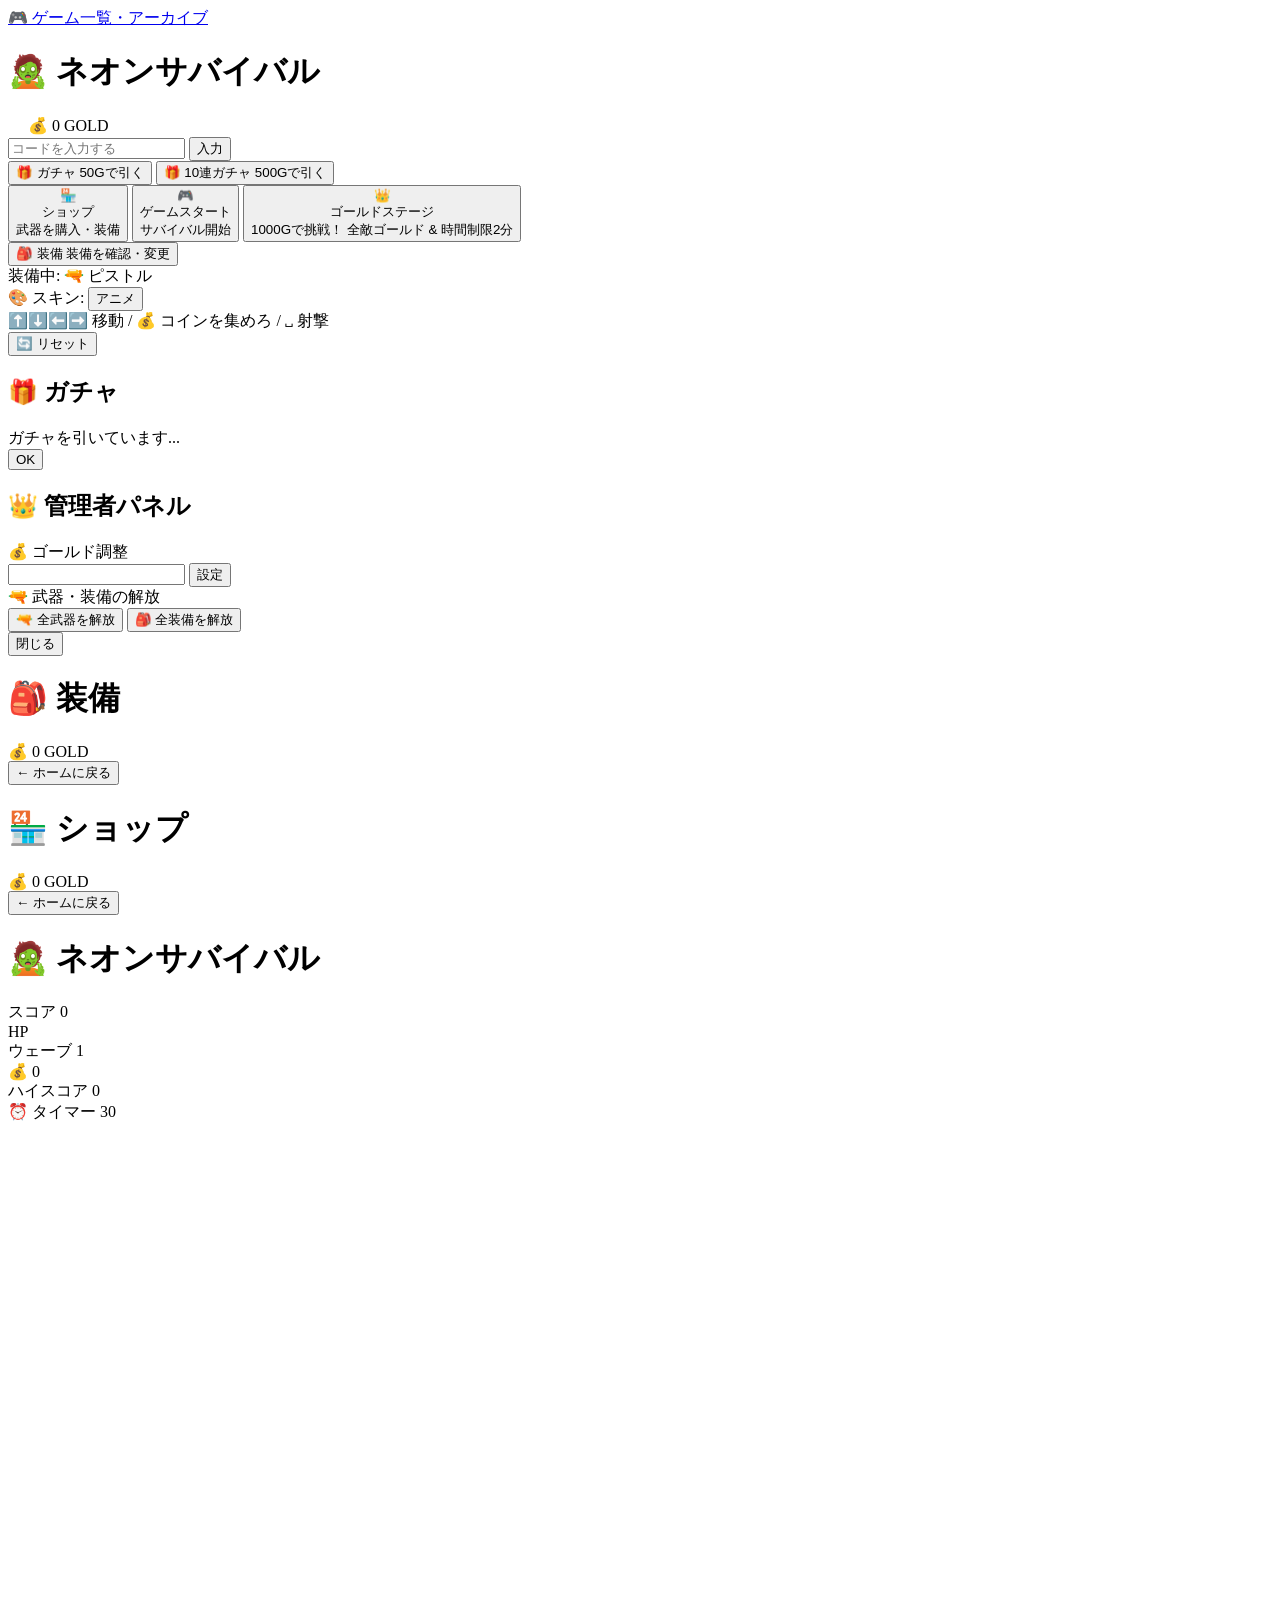
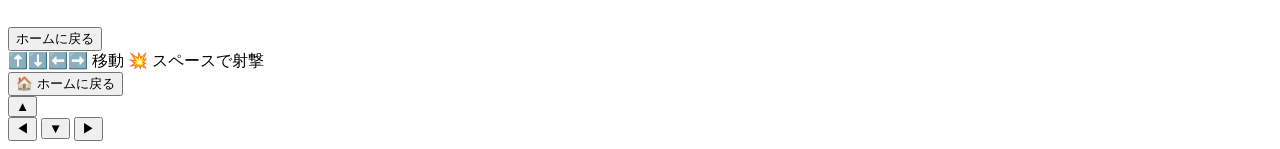
==== games/neon-survival/index.html @ d3d7519c "Refactor index.html for game portal redesign; update title, styles, and structure for improved navig" ====
﻿<!DOCTYPE html>
<html lang="ja">
<head>
  <meta charset="UTF-8" />
  <meta name="viewport" content="width=device-width, initial-scale=1.0, user-scalable=no" />
  <title>🧟 ネオンサバイバル</title>
  <link rel="stylesheet" href="style.css" />
</head>
<body>
  <!-- ═══ ホーム画面 ═══ -->
  <div class="container" id="homeScreen">
    <a class="portal-link" href="games.html">🎮 ゲーム一覧・アーカイブ</a>
    <h1>🧟 ネオンサバイバル</h1>
    <div class="gold-bar">
　      <span class="gold-icon">💰</span>
      <span class="gold-value" id="homeGold">0</span>
      <span class="gold-label">GOLD</span>
    </div>
    <!-- コード入力（10連ガチャの上） -->
    <div class="code-row">
      <input type="text" id="codeInput" class="code-input" placeholder="コードを入力する" maxlength="20" autocomplete="off" />
      <button class="code-btn" id="codeBtn">入力</button>
    </div>
    <div class="code-msg hidden" id="codeMsg"></div>
    <!-- ガチャ（ゲームスタートの上） -->
    <div class="gacha-row">
      <button class="gacha-btn" id="gachaBtn">
        <span class="gacha-icon">🎁</span>
        <span class="gacha-title">ガチャ</span>
        <span class="gacha-cost">50Gで引く</span>
      </button>
      <button class="gacha-btn gacha-btn-10" id="gachaBtn10">
        <span class="gacha-icon">🎁</span>
        <span class="gacha-title">10連ガチャ</span>
        <span class="gacha-cost">500Gで引く</span>
      </button>
    </div>
    <div class="home-menu">
      <button class="home-card shop-card" id="shopBtn">
        <div class="card-icon">🏪</div>
        <div class="card-title">ショップ</div>
        <div class="card-desc">武器を購入・装備</div>
      </button>
      <button class="home-card start-card" id="homeStartBtn">
        <div class="card-icon">🎮</div>
        <div class="card-title">ゲームスタート</div>
        <div class="card-desc">サバイバル開始</div>
      </button>
      <button class="home-card gold-stage-card" id="goldStageBtn">
        <div class="card-icon">👑</div>
        <div class="card-title">ゴールドステージ</div>
        <div class="card-desc">1000Gで挑戦！ 全敵ゴールド & 時間制限2分</div>
      </button>
    </div>
    <!-- 装備（ゲームスタートの下） -->
    <button class="equip-btn" id="equipBtn">
      <span class="equip-icon">🎒</span>
      <span class="equip-title">装備</span>
      <span class="equip-desc">装備を確認・変更</span>
    </button>
    <div class="equipped-info">
      装備中: <span id="equippedName" class="equipped-name">🔫 ピストル</span>
    </div>
    <div class="skin-row">
      <span class="skin-label">🎨 スキン:</span>
      <button class="skin-toggle" id="skinBtn">アニメ</button>
    </div>
    <div class="home-controls">
      ⬆️⬇️⬅️➡️ 移動 / 💰 コインを集めろ / ␣ 射撃
    </div>
    <button class="reset-btn" id="resetBtn">🔄 リセット</button>

    <!-- ガチャ結果モーダル -->
    <div class="gacha-modal hidden" id="gachaModal">
      <div class="gacha-modal-content">
        <h2>🎁 ガチャ</h2>
        <div id="gachaResult"></div>
        <!-- 宝箱演出 -->
        <div class="gacha-chest-wrap hidden" id="gachaChestWrap">
          <div class="gacha-chest" id="gachaChest">
            <div class="chest-lid"></div>
            <div class="chest-base"></div>
            <div class="chest-lock"></div>
            <div class="chest-glow"></div>
            <div class="chest-rays"></div>
          </div>
          <div class="chest-text" id="chestText">ガチャを引いています...</div>
        </div>
        <button class="start-btn" id="gachaCloseBtn">OK</button>
      </div>
    </div>

    <!-- 管理者パネルモーダル -->
    <div class="admin-modal hidden" id="adminModal">
      <div class="admin-modal-content">
        <h2>👑 管理者パネル</h2>
        <div class="admin-section">
          <div class="admin-label">💰 ゴールド調整</div>
          <div class="admin-row">
            <input type="number" id="adminGoldInput" class="admin-input" min="0" />
            <button class="admin-btn" id="adminGoldSetBtn">設定</button>
          </div>
        </div>
        <div class="admin-section">
          <div class="admin-label">🔫 武器・装備の解放</div>
          <button class="admin-btn admin-btn-wide" id="adminUnlockWeaponsBtn">🔫 全武器を解放</button>
          <button class="admin-btn admin-btn-wide" id="adminUnlockEquipBtn">🎒 全装備を解放</button>
        </div>
        <div class="admin-msg hidden" id="adminMsg"></div>
        <button class="start-btn" id="adminCloseBtn">閉じる</button>
      </div>
    </div>
  </div>

  <!-- ═══ 装備画面 ═══ -->
  <div class="container hidden" id="equipScreen">
    <h1>🎒 装備</h1>
    <div class="gold-bar">
      <span class="gold-icon">💰</span>
      <span class="gold-value" id="equipGold">0</span>
      <span class="gold-label">GOLD</span>
    </div>
    <div class="equip-list" id="equipList"></div>
    <button class="back-btn" id="equipBackBtn">← ホームに戻る</button>
  </div>

  <!-- ═══ ショップ画面 ═══ -->
  <div class="container hidden" id="shopScreen">
    <h1>🏪 ショップ</h1>
    <div class="gold-bar">
      <span class="gold-icon">💰</span>
      <span class="gold-value" id="shopGold">0</span>
      <span class="gold-label">GOLD</span>
    </div>
    <div class="shop-list" id="shopList"></div>
    <button class="back-btn" id="shopBackBtn">← ホームに戻る</button>
  </div>

  <!-- ═══ ゲーム画面 ═══ -->
  <div class="container hidden" id="gameScreen">
    <h1>🧟 ネオンサバイバル</h1>
    <div class="info-bar">
      <div class="info">
        <span class="label">スコア</span>
        <span class="value" id="score">0</span>
      </div>
      <div class="info">
        <span class="label">HP</span>
        <div class="value hp-bar" id="hp"></div>
      </div>
      <div class="info">
        <span class="label">ウェーブ</span>
        <span class="value" id="wave">1</span>
      </div>
      <div class="info">
        <span class="label">💰</span>
        <span class="value" id="gold">0</span>
      </div>
      <div class="info">
        <span class="label">ハイスコア</span>
        <span class="value" id="highscore">0</span>
      </div>
      <div class="info hidden" id="timerInfo">
        <span class="label">⏰ タイマー</span>
        <span class="value gold-timer" id="timer">30</span>
      </div>
    </div>
    <div class="game-wrapper">
      <canvas id="gameCanvas" width="480" height="480"></canvas>
      <div class="overlay hidden-overlay" id="overlay">
        <div class="overlay-content">
          <h2 id="overlayTitle"></h2>
          <p id="overlayText"></p>
          <button class="start-btn" id="gameOverBtn">ホームに戻る</button>
        </div>
      </div>
    </div>
    <div class="controls-info">
      <span>⬆️⬇️⬅️➡️ 移動</span>
      <span>💥 スペースで射撃</span>
    </div>
    <button class="game-home-btn" id="gameHomeBtn">🏠 ホームに戻る</button>
    <div class="mobile-controls" id="mobileControls">
      <button class="ctrl-btn" id="btnUp">▲</button>
      <div class="ctrl-row">
        <button class="ctrl-btn" id="btnLeft">◀</button>
        <button class="ctrl-btn" id="btnDown">▼</button>
        <button class="ctrl-btn" id="btnRight">▶</button>
      </div>
    </div>
  </div>
  <script src="game.js?v=20"></script>
</body>
</html>
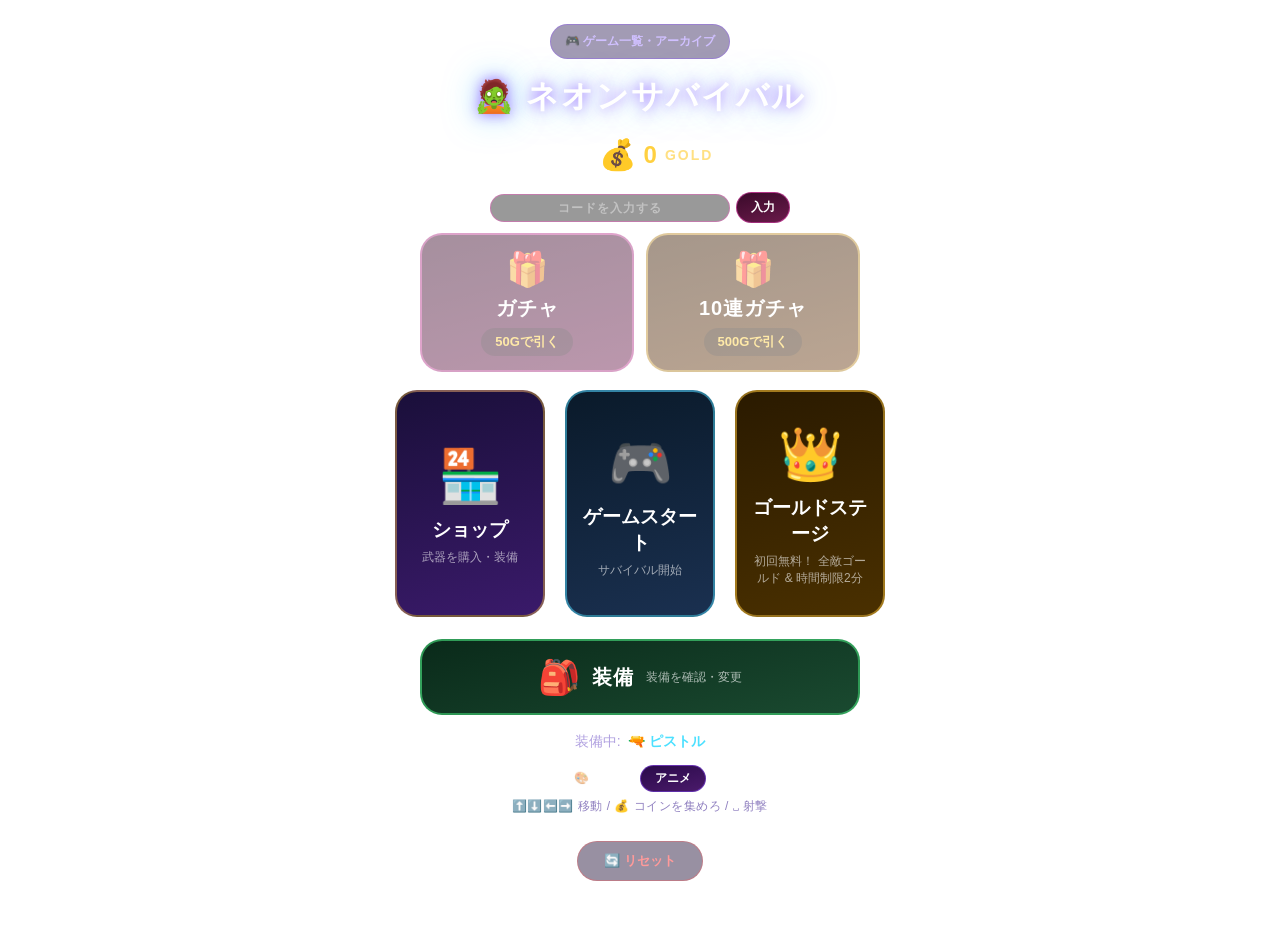
==== commit 9fb7112b: "Update links and script references in index.html for improved navigation and organization" ====
--- a/games/neon-survival/index.html
+++ b/games/neon-survival/index.html
@@ -4,12 +4,12 @@
   <meta charset="UTF-8" />
   <meta name="viewport" content="width=device-width, initial-scale=1.0, user-scalable=no" />
   <title>🧟 ネオンサバイバル</title>
-  <link rel="stylesheet" href="style.css" />
+  <link rel="stylesheet" href="neon-survival.css" />
 </head>
 <body>
   <!-- ═══ ホーム画面 ═══ -->
   <div class="container" id="homeScreen">
-    <a class="portal-link" href="games.html">🎮 ゲーム一覧・アーカイブ</a>
+    <a class="portal-link" href="../../index.html">🎮 ゲーム一覧・アーカイブ</a>
     <h1>🧟 ネオンサバイバル</h1>
     <div class="gold-bar">
 　      <span class="gold-icon">💰</span>
@@ -189,6 +189,6 @@
       </div>
     </div>
   </div>
-  <script src="game.js?v=20"></script>
+  <script src="neon-survival.js?v=20"></script>
 </body>
 </html>
--- a/games/neon-survival/neon-survival.css
+++ b/games/neon-survival/neon-survival.css
@@ -0,0 +1,1057 @@
+﻿* {
+  margin: 0;
+  padding: 0;
+  box-sizing: border-box;
+}
+
+body {
+  min-height: 100vh;
+  background: radial-gradient(ellipse at center, #0a0518 40%, #030208);
+  overflow-x: hidden;
+  font-family: 'Segoe UI', Tahoma, Geneva, Verdana, sans-serif;
+  color: #fff;
+  background-image:
+    radial-gradient(rgba(140,80,255,.08) 1px, transparent 1px),
+    radial-gradient(rgba(60,200,255,.05) 1px, transparent 1px);
+  background-position: 0 0, 30px 40px;
+  background-attachment: fixed;
+}
+
+.container {
+  max-width: 520px;
+  margin: 0 auto;
+  padding: 24px 15px 60px;
+  text-align: center;
+}
+
+.hidden { display: none !important; }
+
+.portal-link {
+  display: inline-block;
+  margin: 0 0 16px;
+  padding: 8px 14px;
+  border: 1px solid rgba(140,80,255,.35);
+  border-radius: 999px;
+  background: rgba(50,35,90,.45);
+  color: #d0c0ff;
+  font-size: 12px;
+  font-weight: 700;
+  text-decoration: none;
+  transition: all .2s;
+}
+.portal-link:hover {
+  border-color: rgba(160,130,255,.75);
+  background: rgba(75,55,125,.65);
+  color: #fff;
+}
+
+h1 {
+  font-size: 32px;
+  margin-bottom: 18px;
+  letter-spacing: 2px;
+  text-shadow: 0 0 14px rgba(140,80,255,.85), 0 0 34px rgba(60,200,255,.55);
+  animation: glow-pulse 2.4s ease-in-out infinite alternate;
+}
+
+@keyframes glow-pulse {
+  0% { text-shadow: 0 0 11px rgba(120,70,255,.65), 0 0 26px rgba(50,180,255,.42); }
+  33% { transform: translateY(-1px); }
+  66% { transform: none; }
+  67% { text-shadow: 0 0 17px rgba(180,120,255,.95), 0 0 46px rgba(80,220,255,.72); }
+  99% { transform: translateY(1px); }
+}
+
+/* ═══ ゴールドバー ═══ */
+.gold-bar {
+  display: flex;
+  align-items: center;
+  justify-content: center;
+  gap: 8px;
+  margin: 12px 0 20px;
+  font-size: 24px;
+  font-weight: 700;
+}
+.gold-icon { font-size: 30px; }
+.gold-value { color: #ffd040; font-variant-numeric: tabular-nums; }
+.gold-label { color: #ffd040; opacity: .65; font-size: 14px; letter-spacing: 2px; }
+
+/* ═══ ホーム画面 ═══ */
+.home-menu {
+  display: flex;
+  gap: 20px;
+  justify-content: center;
+  margin: 0 0 22px;
+}
+
+.home-card {
+  flex: 1;
+  max-width: 210px;
+  background: linear-gradient(165deg, #1a0f3a, #3a1a6a);
+  border: 2px solid rgba(140,80,255,.35);
+  border-radius: 22px;
+  padding: 32px 16px 28px;
+  cursor: pointer;
+  transition: all .25s cubic-bezier(.175,.885,.31,1.275);
+  color: #fff;
+  text-align: center;
+}
+.home-card:hover {
+  transform: translateY(-6px) scale(1.03);
+}
+.home-card:active { transform: scale(.97); }
+
+.shop-card { border-color: rgba(255,200,60,.4); }
+.shop-card:hover {
+  border-color: rgba(255,200,60,.85);
+  box-shadow: 0 14px 34px rgba(255,200,60,.3);
+}
+
+.start-card {
+  flex: 1;
+  background: linear-gradient(165deg, #0a1a2a, #1a3050);
+  border-color: rgba(80,220,255,.5);
+}
+.start-card:hover {
+  border-color: rgba(80,220,255,.9);
+  box-shadow: 0 14px 40px rgba(80,220,255,.4);
+}
+
+.gold-stage-card {
+  flex: 1;
+  background: linear-gradient(165deg, #2a1a00, #4a3000);
+  border: 2px solid rgba(255,200,60,.5);
+  border-radius: 22px;
+  padding: 32px 16px 28px;
+  cursor: pointer;
+  transition: all .25s cubic-bezier(.175,.885,.31,1.275);
+  color: #fff;
+  text-align: center;
+  animation: gold-glow 2s ease-in-out infinite alternate;
+}
+.gold-stage-card:hover {
+  transform: translateY(-6px) scale(1.03);
+  border-color: rgba(255,200,60,.95);
+  box-shadow: 0 14px 40px rgba(255,200,60,.45);
+}
+.gold-stage-card:active { transform: scale(.97); }
+.gold-stage-card.locked {
+  opacity: 0.45;
+  cursor: not-allowed;
+  animation: none;
+}
+.gold-stage-card.locked:hover {
+  transform: none;
+  box-shadow: none;
+  border-color: rgba(255,200,60,.5);
+}
+
+@keyframes gold-glow {
+  0% { box-shadow: 0 0 12px rgba(255,200,60,.25), inset 0 0 20px rgba(255,200,60,.05); }
+  100% { box-shadow: 0 0 24px rgba(255,200,60,.5), inset 0 0 30px rgba(255,200,60,.1); }
+}
+
+.gold-timer {
+  color: #ffd040 !important;
+  font-size: 22px !important;
+  font-weight: 900 !important;
+  text-shadow: 0 0 10px rgba(255,200,60,.8);
+}
+.gold-timer.urgent {
+  color: #ff5a5a !important;
+  animation: timer-pulse 0.5s ease-in-out infinite alternate;
+}
+.normal-timer {
+  color: #ffffff !important;
+  font-size: 22px !important;
+  font-weight: 900 !important;
+  text-shadow: 0 0 10px rgba(255,255,255,.6);
+}
+.normal-timer.urgent {
+  color: #ff5a5a !important;
+  animation: timer-pulse 0.5s ease-in-out infinite alternate;
+}
+@keyframes timer-pulse {
+  0% { transform: scale(1); text-shadow: 0 0 10px rgba(255,80,80,.8); }
+  100% { transform: scale(1.15); text-shadow: 0 0 20px rgba(255,80,80,1); }
+}
+
+.card-icon { font-size: 52px; margin-bottom: 10px; }
+.card-title { font-size: 19px; font-weight: 800; margin-bottom: 6px; }
+.card-desc { font-size: 12px; opacity: .6; }
+
+/* ═══ ガチャボタン（ゲームスタートの上） ═══ */
+.gacha-row {
+  display: flex;
+  gap: 12px;
+  justify-content: center;
+  margin: 0 auto 18px;
+  max-width: 440px;
+}
+.gacha-btn {
+  appearance: none;
+  flex: 1;
+  display: flex;
+  flex-direction: column;
+  align-items: center;
+  justify-content: center;
+  gap: 6px;
+  background: linear-gradient(165deg, #3a0a2a, #6a1a4a);
+  border: 2px solid rgba(255,80,200,.55);
+  border-radius: 22px;
+  padding: 14px 12px;
+  cursor: pointer;
+  transition: all .25s cubic-bezier(.175,.885,.31,1.275);
+  color: #fff;
+  text-align: center;
+  animation: gacha-glow 1.8s ease-in-out infinite alternate;
+}
+.gacha-btn:hover {
+  transform: translateY(-4px) scale(1.02);
+  border-color: rgba(255,80,200,.95);
+  box-shadow: 0 12px 34px rgba(255,80,200,.4);
+}
+.gacha-btn:active { transform: scale(.96); }
+.gacha-btn.locked {
+  opacity: 0.45;
+  cursor: not-allowed;
+  animation: none;
+}
+.gacha-btn.locked:hover {
+  transform: none;
+  box-shadow: none;
+  border-color: rgba(255,80,200,.55);
+}
+.gacha-icon { font-size: 34px; }
+.gacha-title { font-size: 20px; font-weight: 900; letter-spacing: 1px; }
+.gacha-cost {
+  font-size: 13px;
+  font-weight: 800;
+  color: #ffd040;
+  background: rgba(0,0,0,.35);
+  border-radius: 999px;
+  padding: 5px 14px;
+}
+
+/* 10連ガチャボタン */
+.gacha-btn-10 {
+  background: linear-gradient(165deg, #3a1a00, #6a3a10);
+  border-color: rgba(255,200,60,.6);
+  animation: gold-glow 2s ease-in-out infinite alternate;
+}
+.gacha-btn-10:hover {
+  border-color: rgba(255,200,60,.95);
+  box-shadow: 0 12px 34px rgba(255,200,60,.4);
+}
+.gacha-btn-10.locked:hover {
+  border-color: rgba(255,200,60,.6);
+}
+
+@keyframes gacha-glow {
+  0% { box-shadow: 0 0 12px rgba(255,80,200,.25), inset 0 0 18px rgba(255,80,200,.06); }
+  100% { box-shadow: 0 0 26px rgba(255,80,200,.55), inset 0 0 28px rgba(255,80,200,.12); }
+}
+
+/* ═══ コード入力（10連ガチャの上） ═══ */
+.code-row {
+  display: flex;
+  gap: 6px;
+  justify-content: center;
+  align-items: center;
+  margin: 0 auto 10px;
+  max-width: 300px;
+}
+.code-input {
+  flex: 1;
+  min-width: 0;
+  font-size: 12px;
+  font-weight: 700;
+  letter-spacing: 1px;
+  padding: 6px 12px;
+  border-radius: 999px;
+  border: 1px solid rgba(255,80,200,.4);
+  background: rgba(0,0,0,.4);
+  color: #fff;
+  text-align: center;
+  outline: none;
+  transition: border-color .2s;
+}
+.code-input::placeholder { color: rgba(255,255,255,.4); }
+.code-input:focus { border-color: rgba(255,80,200,.9); }
+.code-btn {
+  appearance: none;
+  font-size: 12px;
+  font-weight: 800;
+  padding: 6px 14px;
+  border-radius: 999px;
+  border: 1px solid rgba(255,80,200,.5);
+  background: linear-gradient(165deg, #3a0a2a, #6a1a4a);
+  color: #fff;
+  cursor: pointer;
+  transition: all .2s;
+}
+.code-btn:hover { transform: scale(1.05); border-color: rgba(255,80,200,.9); }
+.code-btn:active { transform: scale(.95); }
+.code-msg {
+  text-align: center;
+  font-size: 11px;
+  font-weight: 700;
+  margin: -4px 0 8px;
+  min-height: 14px;
+}
+.code-msg.ok { color: #4cff6a; }
+.code-msg.err { color: #ff6a6a; }
+
+/* ═══ 装備ボタン（ゲームスタートの下） ═══ */
+.equip-btn {
+  appearance: none;
+  width: 100%;
+  max-width: 440px;
+  margin: 0 auto 18px;
+  display: flex;
+  align-items: center;
+  justify-content: center;
+  gap: 12px;
+  background: linear-gradient(165deg, #0a2a1a, #1a4a30);
+  border: 2px solid rgba(80,255,140,.5);
+  border-radius: 22px;
+  padding: 16px 20px;
+  cursor: pointer;
+  transition: all .25s cubic-bezier(.175,.885,.31,1.275);
+  color: #fff;
+  text-align: center;
+}
+.equip-btn:hover {
+  transform: translateY(-4px) scale(1.02);
+  border-color: rgba(80,255,140,.9);
+  box-shadow: 0 12px 34px rgba(80,255,140,.35);
+}
+.equip-btn:active { transform: scale(.96); }
+.equip-icon { font-size: 34px; }
+.equip-title { font-size: 20px; font-weight: 900; letter-spacing: 1px; }
+.equip-desc { font-size: 12px; opacity: .65; }
+
+/* ═══ ガチャ結果モーダル ═══ */
+.gacha-modal {
+  position: fixed;
+  inset: 0;
+  background: rgba(0,0,0,.75);
+  display: flex;
+  align-items: center;
+  justify-content: center;
+  z-index: 100;
+  padding: 20px;
+}
+.gacha-modal-content {
+  background: linear-gradient(165deg, #2a0a20, #4a1038);
+  border: 2px solid rgba(255,80,200,.6);
+  border-radius: 24px;
+  padding: 28px 24px;
+  max-width: 340px;
+  width: 100%;
+  text-align: center;
+  box-shadow: 0 0 40px rgba(255,80,200,.4);
+  animation: modal-pop .3s cubic-bezier(.175,.885,.31,1.4);
+}
+@keyframes modal-pop {
+  0% { transform: scale(.7); opacity: 0; }
+  100% { transform: scale(1); opacity: 1; }
+}
+.gacha-modal-content h2 { margin-bottom: 16px; }
+.gacha-result-item {
+  font-size: 18px;
+  font-weight: 800;
+  margin: 10px 0 16px;
+  line-height: 1.6;
+}
+.gacha-result-item .big-icon { font-size: 56px; display: block; margin-bottom: 8px; }
+.gacha-result-new {
+  display: inline-block;
+  background: radial-gradient(#ffd040, #c09020);
+  color: #1a0f00;
+  font-size: 13px;
+  font-weight: 900;
+  border-radius: 999px;
+  padding: 4px 14px;
+  margin-bottom: 8px;
+}
+.gacha-result-dup {
+  display: inline-block;
+  background: rgba(255,255,255,.15);
+  color: #ffd040;
+  font-size: 13px;
+  font-weight: 900;
+  border-radius: 999px;
+  padding: 4px 14px;
+  margin-bottom: 8px;
+}
+.gacha-result-rare {
+  display: inline-block;
+  background: radial-gradient(#ff5a5a, #a02020);
+  color: #fff;
+  font-size: 14px;
+  font-weight: 900;
+  border-radius: 999px;
+  padding: 4px 16px;
+  margin-bottom: 8px;
+  box-shadow: 0 0 16px rgba(255,90,90,.6);
+  animation: rare-flash 1s ease-in-out infinite alternate;
+}
+.gacha-result-common {
+  display: inline-block;
+  background: rgba(255,255,255,.12);
+  color: #b0a0e0;
+  font-size: 12px;
+  font-weight: 800;
+  border-radius: 999px;
+  padding: 4px 14px;
+  margin-bottom: 8px;
+}
+@keyframes rare-flash {
+  0% { box-shadow: 0 0 10px rgba(255,90,90,.4); }
+  100% { box-shadow: 0 0 24px rgba(255,90,90,.9); }
+}
+
+/* ═══ 管理者パネル ═══ */
+.admin-modal {
+  position: fixed;
+  inset: 0;
+  background: rgba(0,0,0,.8);
+  display: flex;
+  align-items: center;
+  justify-content: center;
+  z-index: 110;
+  padding: 20px;
+}
+.admin-modal-content {
+  background: linear-gradient(165deg, #1a0a2a, #3a1040);
+  border: 2px solid rgba(180,80,255,.6);
+  border-radius: 24px;
+  padding: 28px 24px;
+  max-width: 340px;
+  width: 100%;
+  text-align: center;
+  box-shadow: 0 0 40px rgba(180,80,255,.4);
+  animation: modal-pop .3s cubic-bezier(.175,.885,.31,1.4);
+}
+.admin-modal-content h2 { margin-bottom: 16px; }
+.admin-section {
+  background: rgba(0,0,0,.3);
+  border: 1px solid rgba(180,80,255,.25);
+  border-radius: 16px;
+  padding: 14px;
+  margin-bottom: 12px;
+}
+.admin-label {
+  font-size: 13px;
+  font-weight: 800;
+  color: #c9a0ff;
+  margin-bottom: 10px;
+}
+.admin-row {
+  display: flex;
+  gap: 8px;
+  justify-content: center;
+  align-items: center;
+}
+.admin-input {
+  flex: 1;
+  min-width: 0;
+  font-size: 16px;
+  font-weight: 800;
+  padding: 8px 12px;
+  border-radius: 12px;
+  border: 1px solid rgba(180,80,255,.4);
+  background: rgba(0,0,0,.5);
+  color: #fff;
+  text-align: center;
+  outline: none;
+}
+.admin-input:focus { border-color: rgba(180,80,255,.9); }
+.admin-btn {
+  appearance: none;
+  font-size: 13px;
+  font-weight: 800;
+  padding: 8px 16px;
+  border-radius: 12px;
+  border: 1px solid rgba(180,80,255,.5);
+  background: linear-gradient(165deg, #3a0a4a, #6a1a6a);
+  color: #fff;
+  cursor: pointer;
+  transition: all .2s;
+}
+.admin-btn:hover { transform: scale(1.04); border-color: rgba(180,80,255,.9); }
+.admin-btn:active { transform: scale(.95); }
+.admin-btn-wide {
+  display: block;
+  width: 100%;
+  margin-bottom: 8px;
+}
+.admin-btn-wide:last-child { margin-bottom: 0; }
+.admin-msg {
+  font-size: 12px;
+  font-weight: 700;
+  margin-bottom: 10px;
+  min-height: 14px;
+}
+.admin-msg.ok { color: #4cff6a; }
+.admin-msg.err { color: #ff6a6a; }
+
+/* ═══ スキン切り替え ═══ */
+.skin-row {
+  display: flex;
+  justify-content: center;
+  align-items: center;
+  gap: 8px;
+  margin-bottom: 6px;
+}
+.skin-label {
+  font-size: 12px;
+  font-weight: 700;
+  color: rgba(255,255,255,.6);
+}
+.skin-toggle {
+  appearance: none;
+  font-size: 12px;
+  font-weight: 800;
+  padding: 4px 14px;
+  border-radius: 999px;
+  border: 1px solid rgba(140,80,255,.5);
+  background: linear-gradient(165deg, #2a0a4a, #4a1a6a);
+  color: #fff;
+  cursor: pointer;
+  transition: all .2s;
+}
+.skin-toggle:hover { transform: scale(1.05); border-color: rgba(140,80,255,.9); }
+.skin-toggle:active { transform: scale(.95); }
+
+/* ═══ 10連ガチャ結果 ═══ */
+.gacha-modal-content.wide {
+  max-width: 480px;
+}
+.gacha-summary {
+  font-size: 14px;
+  font-weight: 800;
+  color: #ffd040;
+  margin-bottom: 10px;
+}
+.gacha-result-grid {
+  display: grid;
+  grid-template-columns: repeat(5, 1fr);
+  gap: 8px;
+  margin: 0 0 16px;
+}
+.gacha-result-item.multi {
+  font-size: 11px;
+  padding: 8px 4px;
+  margin: 0;
+  line-height: 1.3;
+  background: rgba(255,255,255,.04);
+  border-radius: 10px;
+}
+.gacha-result-item.multi .big-icon { font-size: 26px; display: block; margin-bottom: 4px; }
+.gacha-result-item.multi .gacha-result-rare,
+.gacha-result-item.multi .gacha-result-common,
+.gacha-result-item.multi .gacha-result-new,
+.gacha-result-item.multi .gacha-result-dup {
+  font-size: 9px;
+  padding: 2px 6px;
+  margin-bottom: 3px;
+}
+
+/* ═══ 宝箱演出 ═══ */
+.gacha-chest-wrap {
+  margin: 18px auto 10px;
+  text-align: center;
+}
+.gacha-chest {
+  position: relative;
+  width: 130px;
+  height: 110px;
+  margin: 0 auto 14px;
+}
+.chest-base {
+  position: absolute;
+  bottom: 0;
+  left: 50%;
+  transform: translateX(-50%);
+  width: 120px;
+  height: 62px;
+  background: linear-gradient(#a07018, #6a3a08);
+  border: 3px solid #4a2806;
+  border-radius: 0 0 14px 14px;
+  box-shadow: inset 0 8px 0 rgba(255,220,120,.18);
+}
+.chest-lid {
+  position: absolute;
+  top: 6px;
+  left: 50%;
+  transform: translateX(-50%);
+  width: 124px;
+  height: 46px;
+  background: linear-gradient(#d0a030, #8a5a10);
+  border: 3px solid #4a2806;
+  border-radius: 16px 16px 4px 4px;
+  box-shadow: inset 0 6px 0 rgba(255,230,150,.25);
+  transform-origin: bottom center;
+  transition: transform .45s cubic-bezier(.175,.885,.31,1.3);
+  z-index: 2;
+}
+.chest-lock {
+  position: absolute;
+  top: 34px;
+  left: 50%;
+  transform: translateX(-50%);
+  width: 18px;
+  height: 22px;
+  background: radial-gradient(#ffe080, #c09020);
+  border: 2px solid #6a3a08;
+  border-radius: 5px;
+  z-index: 3;
+  box-shadow: 0 0 10px rgba(255,200,60,.6);
+}
+.chest-glow {
+  position: absolute;
+  inset: -10px;
+  border-radius: 20px;
+  background: radial-gradient(circle, rgba(255,220,120,.35), transparent 70%);
+  opacity: 0;
+  z-index: 0;
+}
+.chest-rays {
+  position: absolute;
+  top: 50%;
+  left: 50%;
+  width: 0;
+  height: 0;
+  opacity: 0;
+  z-index: 1;
+}
+
+/* 揺れアニメーション */
+.gacha-chest.shaking .chest-base,
+.gacha-chest.shaking .chest-lid,
+.gacha-chest.shaking .chest-lock {
+  animation: chest-shake .12s ease-in-out infinite alternate;
+}
+@keyframes chest-shake {
+  0% { transform: translateX(-50%) rotate(-3deg); }
+  100% { transform: translateX(-50%) rotate(3deg); }
+}
+.gacha-chest.shaking .chest-lid {
+  animation-name: chest-shake-lid;
+}
+@keyframes chest-shake-lid {
+  0% { transform: translateX(-50%) rotate(-3deg); }
+  100% { transform: translateX(-50%) rotate(3deg); }
+}
+
+/* 開くアニメーション */
+.gacha-chest.open .chest-lid {
+  transform: translateX(-50%) rotate(-70deg);
+  transform-origin: left center;
+}
+.gacha-chest.open .chest-glow {
+  opacity: 1;
+  animation: chest-glow-pulse .6s ease-out;
+}
+.gacha-chest.open .chest-rays {
+  opacity: 1;
+  animation: chest-rays-burst .6s ease-out;
+}
+@keyframes chest-glow-pulse {
+  0% { opacity: 0; transform: scale(.6); }
+  40% { opacity: 1; transform: scale(1.15); }
+  100% { opacity: 0; transform: scale(1.4); }
+}
+@keyframes chest-rays-burst {
+  0% { opacity: 0; transform: scale(.4); }
+  50% { opacity: 1; transform: scale(1.6); }
+  100% { opacity: 0; transform: scale(2); }
+}
+.chest-text {
+  font-size: 14px;
+  color: #ffd040;
+  font-weight: 700;
+  letter-spacing: 1px;
+  animation: chest-text-blink .8s ease-in-out infinite alternate;
+}
+@keyframes chest-text-blink {
+  0% { opacity: .5; }
+  100% { opacity: 1; }
+}
+
+/* ═══ 装備画面 ═══ */
+.equip-list {
+  display: flex;
+  flex-direction: column;
+  gap: 12px;
+  margin: 0 0 24px;
+}
+.equip-slot {
+  background: rgba(30,20,60,.62);
+  border: 2px solid rgba(80,255,140,.25);
+  border-radius: 16px;
+  padding: 14px 18px;
+  text-align: left;
+}
+.equip-slot-header {
+  display: flex;
+  align-items: center;
+  gap: 10px;
+  margin-bottom: 8px;
+}
+.equip-slot-icon { font-size: 26px; }
+.equip-slot-name { font-size: 16px; font-weight: 800; }
+.equip-current {
+  font-size: 13px;
+  color: #b0e0c0;
+  margin-bottom: 8px;
+}
+.equip-current.empty { color: #7060a0; }
+.equip-hint {
+  font-size: 12px;
+  color: #9080c0;
+  font-style: italic;
+}
+.equip-item-btn {
+  appearance: none;
+  border: none;
+  border-radius: 999px;
+  padding: 8px 18px;
+  font-weight: 800;
+  font-size: 13px;
+  cursor: pointer;
+  transition: all .2s;
+  margin: 4px 6px 0 0;
+  background: radial-gradient(#4ce0ff, #2090c0);
+  color: #0a041f;
+}
+.equip-item-btn:hover { filter: brightness(1.12); }
+.equip-item-btn:active { transform: scale(.95); }
+.equip-item-btn.equipped {
+  background: rgba(80,255,100,.22);
+  color: #4cff6a;
+  cursor: default;
+}
+.equip-item-btn.rare {
+  background: radial-gradient(#ff5a5a, #a02020);
+  color: #fff;
+  box-shadow: 0 4px 14px rgba(255,90,90,.4);
+}
+
+.equipped-info {
+  margin: 4px 0 14px;
+  font-size: 14px;
+  color: #b0a0e0;
+}
+.equipped-name {
+  font-weight: 700;
+  margin-left: 4px;
+}
+
+.home-controls {
+  color: #9080c0;
+  font-size: 12px;
+  letter-spacing: .5px;
+}
+
+.reset-btn {
+  appearance: none;
+  margin-top: 26px;
+  background: rgba(50,35,70,.5);
+  border: 1px solid rgba(255,90,90,.35);
+  border-radius: 999px;
+  color: #ff9a9a;
+  padding: 10px 26px;
+  font-weight: 700;
+  font-size: 13px;
+  cursor: pointer;
+  transition: all .2s;
+}
+.reset-btn:hover {
+  background: rgba(90,30,40,.6);
+  border-color: rgba(255,90,90,.7);
+  color: #ffc0c0;
+}
+.reset-btn:active { transform: scale(.95); }
+
+/* ═══ ショップ画面 ═══ */
+.shop-list {
+  display: flex;
+  flex-direction: column;
+  gap: 12px;
+  margin: 0 0 24px;
+}
+
+.shop-weapon {
+  display: flex;
+  align-items: center;
+  gap: 14px;
+  background: rgba(30,20,60,.62);
+  border: 2px solid rgba(140,80,255,.3);
+  border-radius: 16px;
+  padding: 16px 18px;
+  transition: all .2s;
+}
+.shop-weapon.owned { border-color: rgba(80,200,255,.4); }
+.shop-weapon.equipped { border-color: rgba(80,255,100,.55); background: rgba(25,50,35,.45); }
+
+.weapon-icon { font-size: 38px; flex-shrink: 0; }
+.weapon-info { flex: 1; text-align: left; }
+.weapon-name { font-weight: 800; font-size: 16px; }
+.weapon-stats { font-size: 12px; color: #b0a0e0; margin-top: 3px; letter-spacing: .5px; }
+.weapon-desc { font-size: 11px; color: #9080c0; margin-top: 3px; }
+
+.weapon-btn {
+  appearance: none;
+  border: none;
+  border-radius: 999px;
+  padding: 9px 22px;
+  font-weight: 800;
+  font-size: 13px;
+  cursor: pointer;
+  transition: all .2s;
+  white-space: nowrap;
+  flex-shrink: 0;
+}
+.weapon-btn:hover { filter: brightness(1.12); }
+.weapon-btn:active { transform: scale(.95); }
+
+.btn-buy {
+  background: radial-gradient(#ffd040, #c09020);
+  color: #1a0f00;
+  box-shadow: 0 4px 14px rgba(255,200,60,.45);
+}
+.btn-equip {
+  background: radial-gradient(#4ce0ff, #2090c0);
+  color: #0a041f;
+  box-shadow: 0 4px 14px rgba(80,200,255,.35);
+}
+.btn-equipped {
+  background: rgba(80,255,100,.22);
+  color: #4cff6a;
+  cursor: default;
+}
+.btn-locked {
+  background: rgba(50,35,70,.7);
+  color: #7060a0;
+  cursor: not-allowed;
+}
+
+.back-btn {
+  appearance: none;
+  background: rgba(50,35,70,.65);
+  border: 1px solid rgba(140,80,255,.35);
+  border-radius: 999px;
+  color: #d0c0f0;
+  padding: 12px 30px;
+  font-weight: 700;
+  font-size: 14px;
+  cursor: pointer;
+  transition: all .2s;
+}
+.back-btn:hover { background: rgba(80,50,120,.8); border-color: rgba(140,80,255,.65); }
+
+/* ═══ Info bar ═══ */
+.info-bar {
+  display: grid;
+  grid-template-columns: repeat(auto-fit, minmax(80px, 96px));
+  justify-content: center;
+  gap: 8px;
+  margin-bottom: 14px;
+}
+
+.info {
+  background: rgba(30,20,60,.62);
+  border: 1px solid rgba(140,80,255,.38);
+  border-radius: 20px;
+  padding: 7px 5px 8px;
+  backdrop-filter: blur(7px);
+  transition: transform .27s cubic-bezier(.175,.885,.31,1.275);
+}
+.info:hover { transform: scale(1.05); }
+
+.info .label {
+  display: block;
+  font-size: 65%;
+  letter-spacing: 130%;
+  text-transform: uppercase;
+  opacity: .72;
+  margin-bottom: 2px;
+}
+
+.value {
+  font-weight: 700;
+  font-variant-numeric: tabular-nums;
+  white-space: nowrap;
+}
+
+.hp-bar {
+  display: flex;
+  gap: 2px;
+  justify-content: center;
+  align-items: center;
+  min-height: 16px;
+}
+.hp-seg {
+  width: 12px;
+  height: 12px;
+  border-radius: 3px;
+  background: rgba(255,255,255,.1);
+  border: 1px solid rgba(255,90,90,.35);
+  box-shadow: inset 0 0 4px rgba(0,0,0,.4);
+  transition: all .2s;
+}
+.hp-seg.full {
+  background: radial-gradient(circle at 35% 30%, #ff9a9a, #ff5a5a 55%, #c02020);
+  border-color: rgba(255,120,120,.8);
+  box-shadow: 0 0 8px rgba(255,90,90,.75), inset 0 0 4px rgba(255,255,255,.25);
+}
+.hp-seg.infinite {
+  width: auto;
+  padding: 0 6px;
+  font-size: 12px;
+  font-weight: 900;
+  color: #ffd040;
+  background: rgba(255,200,60,.15);
+  border-color: rgba(255,200,60,.6);
+  box-shadow: 0 0 8px rgba(255,200,60,.6);
+}
+
+/* ═══ Canvas / game wrapper ═══ */
+.game-wrapper {
+  position: relative;
+  width: fit-content;
+  margin: 0 auto;
+  touch-action: manipulation;
+}
+
+canvas {
+  display: block;
+  width: 460px;
+  max-width: calc(94vw - 8px);
+  aspect-ratio: 1 / 1;
+  border-radius: 20px;
+  border: 2px solid rgba(140,80,255,.43);
+  box-shadow: inset 0 0 60px rgba(60,30,120,.12), 0 20px 60px rgba(60,30,120,.35);
+  cursor: crosshair;
+  background-color: #080412;
+}
+
+/* ═══ Overlay ═══ */
+.overlay {
+  position: absolute;
+  inset: -2px;
+  z-index: 5;
+  display: flex;
+  align-items: center;
+  justify-content: center;
+  background: rgba(6,3,14,.56);
+  backdrop-filter: blur(5px);
+  border-radius: inherit;
+  pointer-events: all;
+  transition: opacity .49s ease;
+}
+.hidden-overlay { display: none !important; pointer-events: none; }
+
+.overlay-content {
+  background: linear-gradient(165deg, #1a0f3a, #3a1a6a);
+  border: 1px solid rgba(160,100,255,.57);
+  border-radius: 26px;
+  padding: 34px 34px 54px;
+  max-width: 340px;
+  box-shadow: 0 61px 91px rgba(0,0,0,.71);
+  animation: fadeUp .69s cubic-bezier(.215,.610,.355,1);
+}
+@keyframes fadeUp { 0% { opacity: 0; transform: translateY(18px); } 100% {} }
+
+.overlay-content h2 { margin-top: 0; margin-bottom: 14px; color: #d0b0ff; letter-spacing: 1px; font-size: clamp(20px,5vw,27px); }
+.overlay-content p { line-height: 1.83; color: #d0c0f0; font-size: 93%; margin-bottom: 27px; }
+
+.start-btn {
+  appearance: none; -webkit-appearance: none;
+  background: radial-gradient(#b07dff, #6a35e0);
+  border: none; border-radius: 999px;
+  color: #0a041f; padding: 13px 31px; cursor: pointer;
+  font-weight: 800; font-size: 104%;
+  box-shadow: 0 12px 25px rgba(140,80,255,.81);
+  transition: filter .225s, scale .185s;
+}
+.start-btn:hover { filter: saturate(125%) brightness(108%); scale: 1.045; }
+.start-btn:active { scale: .965; }
+
+/* ═══ Controls hint ═══ */
+.controls-info {
+  margin-top: 16px; gap: 18px; justify-content: center;
+  display: grid; grid-auto-flow: column; align-items: baseline;
+  color: #b0a0e0; font-size: 86%;
+}
+.controls-info span { border-left: 2px dotted rgba(160,100,255,.375); padding-left: 11px; }
+.controls-info span:first-child { border-left: none; padding-left: 0; }
+
+.game-home-btn {
+  appearance: none;
+  display: inline-flex;
+  align-items: center;
+  justify-content: center;
+  margin: 12px auto 0;
+  padding: 11px 22px;
+  border-radius: 999px;
+  border: 1px solid rgba(140,80,255,.4);
+  background: rgba(50,35,70,.65);
+  color: #f0e7ff;
+  font-weight: 700;
+  font-size: 14px;
+  cursor: pointer;
+  transition: all .2s ease;
+}
+.game-home-btn:hover {
+  background: rgba(80,50,120,.8);
+  border-color: rgba(140,80,255,.7);
+  transform: translateY(-1px);
+}
+.game-home-btn:active { transform: scale(.97); }
+
+/* ═══ Mobile controls ═══ */
+.mobile-controls {
+  display: none;
+  flex-direction: column;
+  align-items: center;
+  gap: 6px;
+  margin-top: 18px;
+}
+
+.ctrl-row { display: flex; gap: 6px; }
+
+.ctrl-btn {
+  width: 60px;
+  height: 60px;
+  border: 2px solid rgba(140,80,255,.5);
+  border-radius: 16px;
+  background: rgba(30,20,60,.7);
+  color: #c0a0ff;
+  font-size: 24px;
+  cursor: pointer;
+  display: flex;
+  align-items: center;
+  justify-content: center;
+  backdrop-filter: blur(4px);
+  transition: background .15s, transform .1s;
+  -webkit-tap-highlight-color: transparent;
+  user-select: none;
+}
+.ctrl-btn:active {
+  background: rgba(120,60,220,.6);
+  transform: scale(0.92);
+}
+
+@media (pointer: coarse) {
+  .mobile-controls { display: flex; }
+}
+
+@media(max-width:560px) {
+  h1 { font-size: 26px; }
+  .info { padding-block: 6px; }
+  .home-card { padding: 24px 12px 22px; }
+  .card-icon { font-size: 40px; }
+}
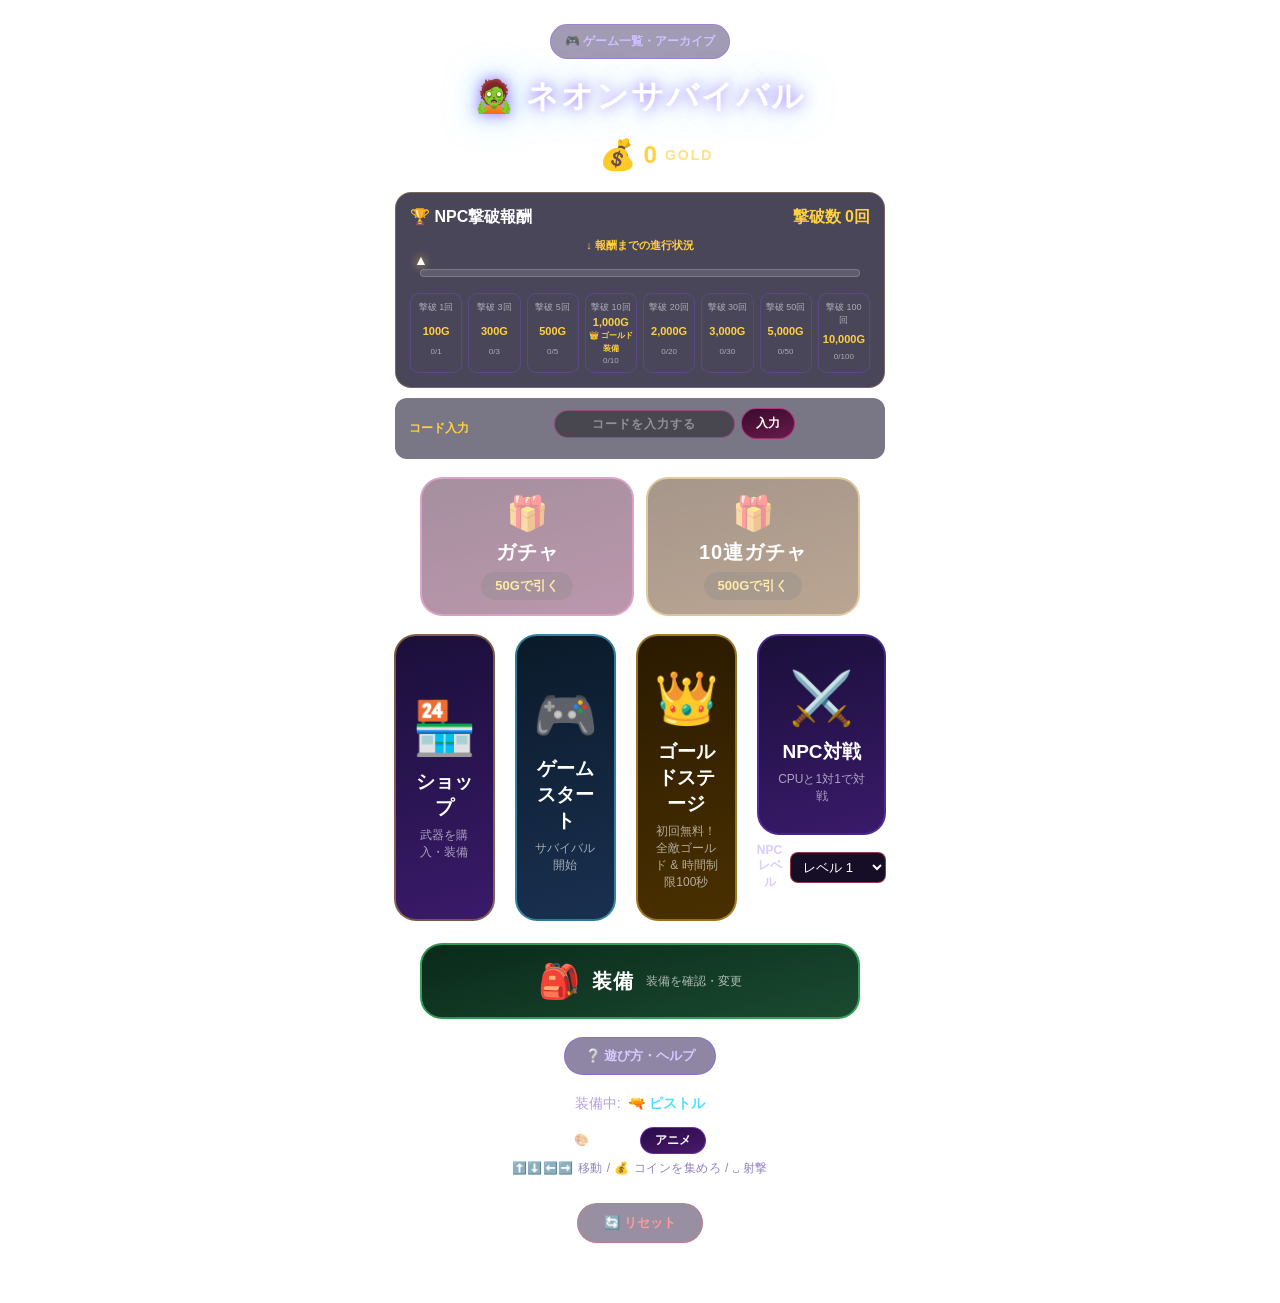
==== commit 3aaa5f25: "feat: Add new game "不死の村人" and QR code access to game portal - Introduced a new game titled "不死の村人" " ====
--- a/games/neon-survival/index.html
+++ b/games/neon-survival/index.html
@@ -16,12 +16,29 @@
       <span class="gold-value" id="homeGold">0</span>
       <span class="gold-label">GOLD</span>
     </div>
-    <!-- コード入力（10連ガチャの上） -->
-    <div class="code-row">
-      <input type="text" id="codeInput" class="code-input" placeholder="コードを入力する" maxlength="20" autocomplete="off" />
-      <button class="code-btn" id="codeBtn">入力</button>
-    </div>
-    <div class="code-msg hidden" id="codeMsg"></div>
+    <!-- クリア報酬とコード入力を分けて表示 -->
+    <div class="reward-code-bar">
+      <section class="clear-rewards" aria-label="クリア報酬">
+        <div class="clear-rewards-title">
+          <span>🏆 NPC撃破報酬</span>
+          <strong>撃破数 <span id="clearCount">0</span>回</strong>
+        </div>
+        <div class="clear-reward-progress-label">↓ 報酬までの進行状況</div>
+        <div class="clear-reward-track">
+          <div class="clear-reward-progress" id="clearRewardProgress"></div>
+          <span class="clear-current-marker" id="clearCurrentMarker">▲</span>
+        </div>
+        <div class="clear-reward-list" id="clearRewardList"></div>
+      </section>
+      <div class="code-reward-side">
+        <span class="code-section-title">コード入力</span>
+        <div class="code-row">
+          <input type="text" id="codeInput" class="code-input" placeholder="コードを入力する" maxlength="20" autocomplete="off" />
+          <button class="code-btn" id="codeBtn">入力</button>
+        </div>
+        <div class="code-msg hidden" id="codeMsg"></div>
+      </div>
+    </div>
     <!-- ガチャ（ゲームスタートの上） -->
     <div class="gacha-row">
       <button class="gacha-btn" id="gachaBtn">
@@ -49,8 +66,29 @@
       <button class="home-card gold-stage-card" id="goldStageBtn">
         <div class="card-icon">👑</div>
         <div class="card-title">ゴールドステージ</div>
-        <div class="card-desc">1000Gで挑戦！ 全敵ゴールド & 時間制限2分</div>
-      </button>
+        <div class="card-desc">1000Gで挑戦！ 全敵ゴールド & 時間制限100秒</div>
+      </button>
+      <div class="npc-card-wrap">
+        <button class="home-card npc-card" id="npcBattleBtn">
+          <div class="card-icon">⚔️</div>
+          <div class="card-title">NPC対戦</div>
+          <div class="card-desc">CPUと1対1で対戦</div>
+        </button>
+        <label class="npc-level-label" for="npcLevelSelect">NPCレベル
+          <select id="npcLevelSelect" class="npc-level-select" aria-label="NPCレベルを選択">
+            <option value="1">レベル 1</option>
+            <option value="2">レベル 2</option>
+            <option value="3">レベル 3</option>
+            <option value="4">レベル 4</option>
+            <option value="5">レベル 5</option>
+            <option value="6">レベル 6</option>
+            <option value="7">レベル 7</option>
+            <option value="8">レベル 8</option>
+            <option value="9">レベル 9</option>
+            <option value="10">レベル 10</option>
+          </select>
+        </label>
+      </div>
     </div>
     <!-- 装備（ゲームスタートの下） -->
     <button class="equip-btn" id="equipBtn">
@@ -58,6 +96,7 @@
       <span class="equip-title">装備</span>
       <span class="equip-desc">装備を確認・変更</span>
     </button>
+    <button class="help-open-btn" id="helpBtn" type="button">❔ 遊び方・ヘルプ</button>
     <div class="equipped-info">
       装備中: <span id="equippedName" class="equipped-name">🔫 ピストル</span>
     </div>
@@ -105,6 +144,7 @@
           <div class="admin-label">🔫 武器・装備の解放</div>
           <button class="admin-btn admin-btn-wide" id="adminUnlockWeaponsBtn">🔫 全武器を解放</button>
           <button class="admin-btn admin-btn-wide" id="adminUnlockEquipBtn">🎒 全装備を解放</button>
+          <button class="admin-btn admin-btn-wide" id="adminUnlockCheatBtn">⚡ チート武器・チート装備を解放</button>
         </div>
         <div class="admin-msg hidden" id="adminMsg"></div>
         <button class="start-btn" id="adminCloseBtn">閉じる</button>
@@ -136,6 +176,62 @@
     <button class="back-btn" id="shopBackBtn">← ホームに戻る</button>
   </div>
 
+  <!-- ═══ ヘルプ画面 ═══ -->
+  <div class="container hidden" id="helpScreen">
+    <h1>❔ 遊び方・ヘルプ</h1>
+    <div class="help-content">
+      <section class="help-section">
+        <h2>🎮 操作方法</h2>
+        <ul>
+          <li>移動：矢印キー または W・A・S・D</li>
+          <li>射撃：スペースキーを押す</li>
+          <li>スマートフォン：画面下の方向ボタンと射撃ボタン</li>
+        </ul>
+      </section>
+      <section class="help-section">
+        <h2>🧟 ゲームの進め方</h2>
+        <ul>
+          <li>敵を避けながら射撃し、できるだけ長く生き残ろう。</li>
+          <li>通常ステージは100秒間生き残るとクリア。HPがなくなるとゲームオーバー。</li>
+          <li>敵を倒してコインやパワーアップを集め、ゴールドをためよう。</li>
+          <li>クリア回数の節目を達成すると、ゴールド報酬を自動で獲得できます。</li>
+          <li>ダメージを受けた時やHPが回復した時は、残りHPがプレイヤーの周囲に一時表示される。</li>
+        </ul>
+      </section>
+      <section class="help-section">
+        <h2>👑 ゴールドステージ</h2>
+        <ul>
+          <li>制限時間は100秒。HPは無制限です。</li>
+          <li>初回は無料、2回目以降は1回につき1000Gが必要です。</li>
+        </ul>
+      </section>
+      <section class="help-section">
+        <h2>⚔️ NPC対戦</h2>
+        <ul>
+          <li>ホーム画面でNPCレベルを選び、「NPC対戦」を開始できます。</li>
+          <li>NPCを倒すと撃破数とクリア報酬が加算されます。</li>
+          <li>NPC対戦をクリアしてもボーナスコードは公開されません。</li>
+        </ul>
+      </section>
+      <section class="help-section">
+        <h2>🎁 ボーナスコード</h2>
+        <ul>
+          <li>通常ステージをクリアすると、公開コードが1回につき1個ずつ表示されます。</li>
+          <li>表示されたコードはホーム画面の「コード入力」欄に入力できます。</li>
+          <li>ゴールドステージとNPC対戦ではコードは公開されません。</li>
+        </ul>
+      </section>
+      <section class="help-section">
+        <h2>🏪 武器・装備・ガチャ</h2>
+        <ul>
+          <li>ショップで武器を購入し、装備画面で武器や装備を切り替えられます。</li>
+          <li>ガチャは1回50G、10連は500G。装備アイテムを獲得できます。</li>
+        </ul>
+      </section>
+    </div>
+    <button class="back-btn" id="helpBackBtn" type="button">← ホームに戻る</button>
+  </div>
+
   <!-- ═══ ゲーム画面 ═══ -->
   <div class="container hidden" id="gameScreen">
     <h1>🧟 ネオンサバイバル</h1>
@@ -143,10 +239,6 @@
       <div class="info">
         <span class="label">スコア</span>
         <span class="value" id="score">0</span>
-      </div>
-      <div class="info">
-        <span class="label">HP</span>
-        <div class="value hp-bar" id="hp"></div>
       </div>
       <div class="info">
         <span class="label">ウェーブ</span>
@@ -180,15 +272,18 @@
       <span>💥 スペースで射撃</span>
     </div>
     <button class="game-home-btn" id="gameHomeBtn">🏠 ホームに戻る</button>
-    <div class="mobile-controls" id="mobileControls">
-      <button class="ctrl-btn" id="btnUp">▲</button>
-      <div class="ctrl-row">
-        <button class="ctrl-btn" id="btnLeft">◀</button>
-        <button class="ctrl-btn" id="btnDown">▼</button>
-        <button class="ctrl-btn" id="btnRight">▶</button>
-      </div>
-    </div>
-  </div>
-  <script src="neon-survival.js?v=20"></script>
+    <div class="mobile-controls" id="mobileControls" aria-label="タッチ操作">
+      <div class="mobile-dpad" aria-label="移動">
+        <button class="ctrl-btn" id="btnUp" type="button" aria-label="上へ移動">▲</button>
+        <div class="ctrl-row">
+          <button class="ctrl-btn" id="btnLeft" type="button" aria-label="左へ移動">◀</button>
+          <button class="ctrl-btn" id="btnDown" type="button" aria-label="下へ移動">▼</button>
+          <button class="ctrl-btn" id="btnRight" type="button" aria-label="右へ移動">▶</button>
+        </div>
+      </div>
+      <button class="ctrl-btn shoot-btn" id="btnShoot" type="button" aria-label="押して射撃">💥<span>射撃</span></button>
+    </div>
+  </div>
+  <script src="neon-survival.js?v=24"></script>
 </body>
 </html>
--- a/games/neon-survival/neon-survival.css
+++ b/games/neon-survival/neon-survival.css
@@ -75,7 +75,108 @@
 .gold-value { color: #ffd040; font-variant-numeric: tabular-nums; }
 .gold-label { color: #ffd040; opacity: .65; font-size: 14px; letter-spacing: 2px; }
 
+/* ═══ コード入力・クリア報酬バー ═══ */
+.reward-code-bar {
+  max-width: 960px;
+  margin: 0 auto 18px;
+}
+.code-reward-side {
+  display: grid;
+  grid-template-columns: auto minmax(0, 1fr);
+  align-items: center;
+  gap: 8px;
+  margin-top: 10px;
+  padding: 10px 14px;
+  border-radius: 12px;
+  background: rgba(12, 8, 35, .55);
+}
+.code-section-title { color: #ffd040; font-size: 12px; font-weight: 800; }
+.code-msg { grid-column: 1 / -1; }
+
+/* ═══ クリア報酬 ═══ */
+.clear-rewards {
+  margin: 0;
+  width: 100%;
+  box-sizing: border-box;
+  padding: 14px;
+  border: 1px solid rgba(255, 208, 64, .25);
+  border-radius: 16px;
+  background: rgba(12, 8, 35, .75);
+}
+.clear-rewards-title {
+  display: flex;
+  justify-content: space-between;
+  margin-bottom: 10px;
+  color: #fff;
+  font-weight: 800;
+}
+.clear-rewards-title strong { color: #ffd040; }
+.clear-reward-progress-label { margin: 4px 0 16px; color: #ffd040; font-size: 11px; font-weight: 800; }
+.clear-reward-track {
+  position: relative;
+  height: 8px;
+  margin: 0 10px 16px;
+  border-radius: 999px;
+  background: rgba(255,255,255,.12);
+  border: 1px solid rgba(255,255,255,.18);
+}
+.clear-reward-progress {
+  width: 0;
+  height: 100%;
+  border-radius: inherit;
+  background: linear-gradient(90deg, #ffd040, #ff8a3d);
+  box-shadow: 0 0 12px rgba(255,208,64,.55);
+}
+.clear-current-marker {
+  position: absolute;
+  top: -18px;
+  left: 0;
+  transform: translateX(-50%);
+  color: #fff;
+  font-size: 14px;
+  filter: drop-shadow(0 0 5px #ffd040);
+}
+.clear-reward-list { display: grid; grid-template-columns: repeat(8, minmax(0, 1fr)); gap: 6px; }
+.clear-reward-item {
+  min-width: 0;
+  display: grid;
+  gap: 2px;
+  padding: 7px 3px;
+  text-align: center;
+  border-radius: 9px;
+  border: 1px solid rgba(140, 80, 255, .25);
+  color: rgba(255,255,255,.55);
+  font-size: 9px;
+}
+.clear-reward-item strong { color: #ffd040; font-size: 11px; }
+.clear-reward-item small { font-size: 8px; }
+.clear-reward-item.claimed { border-color: rgba(74, 222, 128, .55); background: rgba(74,222,128,.08); }
+.clear-reward-item.ready { border-color: #ffd040; background: rgba(255,208,64,.10); }
+.clear-reward-item.claimed strong, .clear-reward-item.claimed small { color: #8de9a3; }
+
 /* ═══ ホーム画面 ═══ */
+.npc-card-wrap {
+  flex: 1;
+  max-width: 210px;
+}
+.npc-card-wrap .npc-card { width: 100%; max-width: none; }
+.npc-level-label {
+  display: flex;
+  align-items: center;
+  justify-content: center;
+  gap: 8px;
+  margin-top: 8px;
+  color: #d9cbff;
+  font-size: 12px;
+  font-weight: 800;
+}
+.npc-level-select {
+  padding: 6px 8px;
+  border: 1px solid rgba(255,90,90,.55);
+  border-radius: 8px;
+  background: #160d27;
+  color: #fff;
+}
 .home-menu {
   display: flex;
   gap: 20px;
@@ -329,6 +430,49 @@
 .equip-icon { font-size: 34px; }
 .equip-title { font-size: 20px; font-weight: 900; letter-spacing: 1px; }
 .equip-desc { font-size: 12px; opacity: .65; }
+
+.help-open-btn {
+  appearance: none;
+  margin: 0 0 16px;
+  padding: 9px 20px;
+  border: 1px solid rgba(140,80,255,.45);
+  border-radius: 999px;
+  background: rgba(50,35,90,.55);
+  color: #d8caff;
+  font-size: 13px;
+  font-weight: 800;
+  cursor: pointer;
+  transition: all .2s;
+}
+.help-open-btn:hover {
+  border-color: rgba(160,130,255,.85);
+  background: rgba(75,55,125,.75);
+  color: #fff;
+}
+.help-content {
+  max-width: 460px;
+  margin: 0 auto 20px;
+  text-align: left;
+}
+.help-section {
+  margin-bottom: 12px;
+  padding: 16px 18px;
+  border: 1px solid rgba(140,80,255,.3);
+  border-radius: 16px;
+  background: rgba(30,20,60,.62);
+}
+.help-section h2 {
+  margin-bottom: 9px;
+  color: #d7c1ff;
+  font-size: 16px;
+}
+.help-section ul {
+  padding-left: 20px;
+  color: #d3cde6;
+  font-size: 13px;
+  line-height: 1.7;
+}
+.help-section li + li { margin-top: 4px; }
 
 /* ═══ ガチャ結果モーダル ═══ */
 .gacha-modal {
@@ -886,38 +1030,6 @@
   white-space: nowrap;
 }
 
-.hp-bar {
-  display: flex;
-  gap: 2px;
-  justify-content: center;
-  align-items: center;
-  min-height: 16px;
-}
-.hp-seg {
-  width: 12px;
-  height: 12px;
-  border-radius: 3px;
-  background: rgba(255,255,255,.1);
-  border: 1px solid rgba(255,90,90,.35);
-  box-shadow: inset 0 0 4px rgba(0,0,0,.4);
-  transition: all .2s;
-}
-.hp-seg.full {
-  background: radial-gradient(circle at 35% 30%, #ff9a9a, #ff5a5a 55%, #c02020);
-  border-color: rgba(255,120,120,.8);
-  box-shadow: 0 0 8px rgba(255,90,90,.75), inset 0 0 4px rgba(255,255,255,.25);
-}
-.hp-seg.infinite {
-  width: auto;
-  padding: 0 6px;
-  font-size: 12px;
-  font-weight: 900;
-  color: #ffd040;
-  background: rgba(255,200,60,.15);
-  border-color: rgba(255,200,60,.6);
-  box-shadow: 0 0 8px rgba(255,200,60,.6);
-}
-
 /* ═══ Canvas / game wrapper ═══ */
 .game-wrapper {
   position: relative;
@@ -1015,10 +1127,20 @@
 /* ═══ Mobile controls ═══ */
 .mobile-controls {
   display: none;
+  flex-direction: row;
+  align-items: center;
+  justify-content: space-around;
+  gap: 20px;
+  width: min(100%, 360px);
+  margin: 18px auto 0;
+  touch-action: none;
+}
+
+.mobile-dpad {
+  display: flex;
   flex-direction: column;
   align-items: center;
   gap: 6px;
-  margin-top: 18px;
 }
 
 .ctrl-row { display: flex; gap: 6px; }
@@ -1039,19 +1161,46 @@
   transition: background .15s, transform .1s;
   -webkit-tap-highlight-color: transparent;
   user-select: none;
+  touch-action: none;
 }
 .ctrl-btn:active {
   background: rgba(120,60,220,.6);
   transform: scale(0.92);
 }
 
+.shoot-btn {
+  width: 88px;
+  height: 88px;
+  flex: 0 0 88px;
+  flex-direction: column;
+  gap: 2px;
+  border-color: rgba(255,100,110,.65);
+  background: rgba(90,25,45,.75);
+  color: #ffd6dc;
+  font-size: 30px;
+}
+.shoot-btn span {
+  font-size: 12px;
+  font-weight: 800;
+}
+.shoot-btn:active {
+  background: rgba(180,45,65,.78);
+}
+
 @media (pointer: coarse) {
   .mobile-controls { display: flex; }
 }
 
 @media(max-width:560px) {
+  .clear-reward-list { grid-template-columns: repeat(2, minmax(0, 1fr)); }
+  .clear-reward-item { font-size: 9px; }
+  .code-reward-side { grid-template-columns: 1fr; }
+  .code-row { max-width: none; }
   h1 { font-size: 26px; }
   .info { padding-block: 6px; }
   .home-card { padding: 24px 12px 22px; }
   .card-icon { font-size: 40px; }
-}
+  .mobile-controls { display: flex; gap: 12px; }
+  .ctrl-btn { width: 54px; height: 54px; }
+  .shoot-btn { width: 78px; height: 78px; flex-basis: 78px; }
+}
